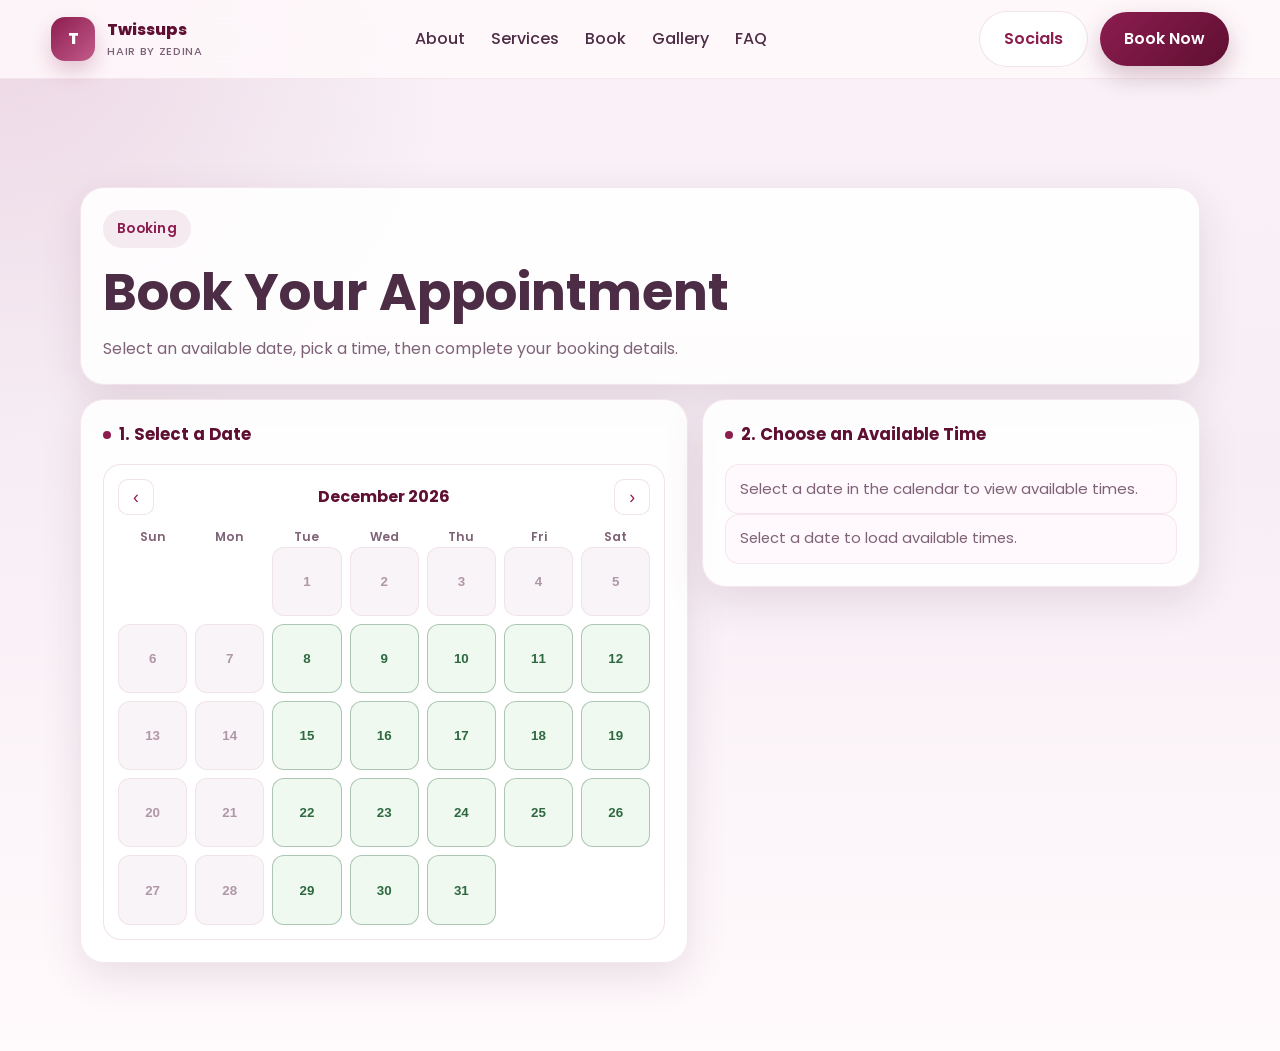
==== booking.html @ fa39f19e "updated mobile view" ====
<!DOCTYPE html>
<html lang="en">
<head>
  <meta charset="UTF-8" />
  <meta name="viewport" content="width=device-width, initial-scale=1.0" />
  <title>Book | Twissups</title>
  <meta
    name="description"
    content="Book a Twissups appointment by selecting an available date, then choosing from open times set by Zedina."
  />
  <link rel="preconnect" href="https://fonts.googleapis.com" />
  <link rel="preconnect" href="https://fonts.gstatic.com" crossorigin />
  <link
    href="https://fonts.googleapis.com/css2?family=Poppins:wght@300;400;500;600;700;800&display=swap"
    rel="stylesheet"
  />
  <link rel="stylesheet" href="styles.css" />
</head>
<body>
  <header class="navbar">
    <div class="container nav-inner">
      <a href="index.html#top" class="brand">
        <div class="brand-mark">T</div>
        <div>
          Twissups
          <small>Hair by Zedina</small>
        </div>
      </a>

      <ul class="nav-links" id="navLinks">
        <li><a href="index.html#about">About</a></li>
        <li><a href="index.html#services">Services</a></li>
        <li><a href="booking.html" aria-current="page">Book</a></li>
        <li><a href="index.html#gallery">Gallery</a></li>
        <li><a href="index.html#faq">FAQ</a></li>
      </ul>

      <div class="nav-actions">
        <a class="btn btn-secondary" href="index.html#social">Socials</a>
        <a class="btn btn-primary" href="booking.html">Book Now</a>
        <button class="menu-btn" id="menuBtn" aria-label="Toggle menu">☰</button>
      </div>
    </div>
  </header>

  <main class="booking-page-main" id="top">
    <section class="section">
      <div class="container booking-page-layout">
        <div class="booking-card">
          <div class="booking-page-header">
            <span class="eyebrow">Booking</span>
            <h1 class="section-title">Book Your Appointment</h1>
            <p class="mobile-hide">
              Select an available date, pick a time, then complete your booking details.
            </p>
          </div>

          <form id="bookingForm" novalidate>
            <div class="booking-top-grid">
              <section class="booking-panel">
                <div class="field full">
                  <h3 class="booking-step-title">1. Select a Date</h3>
                  <div class="booking-calendar" id="bookingCalendar" aria-label="Booking date calendar">
                    <div class="calendar-nav">
                      <button type="button" class="calendar-btn" id="calendarPrev" aria-label="Previous month">&#8249;</button>
                      <strong id="calendarMonthLabel">Month Year</strong>
                      <button type="button" class="calendar-btn" id="calendarNext" aria-label="Next month">&#8250;</button>
                    </div>

                    <div class="calendar-weekdays" aria-hidden="true">
                      <span>Sun</span>
                      <span>Mon</span>
                      <span>Tue</span>
                      <span>Wed</span>
                      <span>Thu</span>
                      <span>Fri</span>
                      <span>Sat</span>
                    </div>

                    <div class="calendar-days" id="calendarDays"></div>
                  </div>

                  <input type="hidden" id="date" name="date" />
                </div>
              </section>

              <section class="booking-panel">
                <div class="field full">
                  <h3 class="booking-step-title">2. Choose an Available Time</h3>
                  <div class="time-slot-grid" id="timeSlotGrid"></div>
                  <input type="hidden" id="time" name="time" />
                </div>

                <div class="field full">
                  <p class="availability-status" id="availabilityStatus" data-tone="neutral">
                    Select a date to load available times.
                  </p>
                </div>
              </section>
            </div>

            <section class="booking-details booking-panel" id="bookingDetails" hidden>
              <div class="field full">
                <h3 class="booking-step-title">3. Add Your Details</h3>
              </div>

              <div class="field">
                <label for="selectedDateDisplay">Selected date</label>
                <input
                  type="text"
                  id="selectedDateDisplay"
                  placeholder="Pick a date from the calendar"
                  readonly
                />
              </div>

              <div class="field">
                <label for="selectedTimeDisplay">Selected time</label>
                <input
                  type="text"
                  id="selectedTimeDisplay"
                  placeholder="Pick a time"
                  readonly
                />
              </div>

              <div class="field">
                <label for="name">Full name</label>
                <input type="text" id="name" name="name" placeholder="Your full name" required />
              </div>

              <div class="field">
                <label for="phone">Phone number</label>
                <input type="tel" id="phone" name="phone" placeholder="(555) 555-5555" required />
              </div>

              <div class="field full">
                <label for="email">Email address</label>
                <input type="email" id="email" name="email" placeholder="you@example.com" required />
              </div>

              <div class="field full">
                <label for="notes">Hairstyle details and notes</label>
                <textarea
                  id="notes"
                  name="notes"
                  placeholder="Describe the hairstyle you want, length, braid size, preferred color, and any prep questions."
                  required
                ></textarea>
              </div>

              <div class="booking-note">
                This is a front-end demo. Submitted bookings are stored in your browser only.
              </div>

              <div class="field full">
                <button type="submit" class="btn btn-primary btn-full">Submit Booking Request</button>
              </div>
            </section>
          </form>

          <div class="form-success" id="formSuccess">
            Your booking request has been recorded in this demo.
          </div>
        </div>
      </div>
    </section>
  </main>

  <script src="booking.js"></script>
</body>
</html>
---- styles.css ----
:root {
  --bg: #f7eef5;
  --bg-soft: #f3dce9;
  --card: #fff8fc;
  --card-2: #f9f2f7;
  --text: #4d2d45;
  --muted: #7e6277;
  --primary: #8c1d4f;
  --primary-dark: #5f0f32;
  --accent: #d7adc6;
  --accent-2: #b983a6;
  --white: #ffffff;
  --shadow: 0 14px 40px rgba(92, 31, 64, 0.12);
  --radius-xl: 28px;
  --radius-lg: 22px;
  --radius-md: 16px;
  --radius-sm: 12px;
  --max-width: 1180px;
}

* {
  box-sizing: border-box;
  margin: 0;
  padding: 0;
}

html {
  scroll-behavior: smooth;
}

body {
  font-family: "Poppins", sans-serif;
  color: var(--text);
  background:
    radial-gradient(circle at top left, rgba(215, 173, 198, 0.4), transparent 28%),
    linear-gradient(180deg, #f9f2f7 0%, #f7eef5 45%, #fffafc 100%);
  line-height: 1.6;
}

img {
  max-width: 100%;
  display: block;
}

a {
  text-decoration: none;
  color: inherit;
}

.container {
  width: min(92%, var(--max-width));
  margin: 0 auto;
}

.section {
  padding: 88px 0;
}

.eyebrow {
  display: inline-block;
  background: rgba(140, 29, 79, 0.08);
  color: var(--primary);
  padding: 8px 14px;
  border-radius: 999px;
  font-size: 0.85rem;
  font-weight: 600;
  letter-spacing: 0.02em;
  margin-bottom: 16px;
}

.section-title {
  font-size: clamp(2rem, 4vw, 3.2rem);
  line-height: 1.1;
  margin-bottom: 16px;
}

.section-subtitle {
  max-width: 700px;
  color: var(--muted);
  font-size: 1rem;
}

.mobile-only {
  display: none;
}

.btn {
  border: none;
  outline: none;
  cursor: pointer;
  font-family: inherit;
  font-weight: 600;
  border-radius: 999px;
  transition: 0.25s ease;
  display: inline-flex;
  align-items: center;
  justify-content: center;
  gap: 10px;
}

.btn-primary {
  background: linear-gradient(135deg, var(--primary), var(--primary-dark));
  color: var(--white);
  padding: 14px 24px;
  box-shadow: 0 10px 24px rgba(95, 15, 50, 0.25);
}

.btn-primary:hover {
  transform: translateY(-2px);
  box-shadow: 0 14px 28px rgba(95, 15, 50, 0.28);
}

.btn-secondary {
  background: var(--white);
  color: var(--primary);
  border: 1px solid rgba(140, 29, 79, 0.12);
  padding: 14px 24px;
}

.btn-secondary:hover {
  background: var(--card-2);
  transform: translateY(-2px);
}

.btn-full {
  width: 100%;
  padding: 15px 20px;
}

/* navbar */
.navbar {
  position: sticky;
  top: 0;
  z-index: 1000;
  background: rgba(255, 250, 252, 0.84);
  backdrop-filter: blur(14px);
  border-bottom: 1px solid rgba(140, 29, 79, 0.08);
}

.nav-inner {
  display: flex;
  align-items: center;
  justify-content: space-between;
  min-height: 78px;
  gap: 20px;
}

.brand {
  display: flex;
  align-items: center;
  gap: 12px;
  font-weight: 800;
  color: var(--primary-dark);
}

.brand-mark {
  width: 44px;
  height: 44px;
  border-radius: 14px;
  background: linear-gradient(135deg, var(--primary), #c25b8b);
  color: white;
  display: grid;
  place-items: center;
  font-size: 1rem;
  box-shadow: 0 10px 20px rgba(140, 29, 79, 0.22);
}

.brand small {
  display: block;
  font-size: 0.7rem;
  color: var(--muted);
  font-weight: 500;
  letter-spacing: 0.06em;
  text-transform: uppercase;
}

.nav-links {
  display: flex;
  align-items: center;
  gap: 26px;
  list-style: none;
}

.nav-links a {
  font-weight: 500;
  color: var(--text);
  position: relative;
}

.nav-links a::after {
  content: "";
  position: absolute;
  left: 0;
  bottom: -6px;
  width: 0;
  height: 2px;
  background: var(--primary);
  transition: width 0.25s ease;
}

.nav-links a:hover::after {
  width: 100%;
}

.nav-actions {
  display: flex;
  align-items: center;
  gap: 12px;
}

.menu-btn {
  display: none;
  width: 46px;
  height: 46px;
  border-radius: 14px;
  border: 1px solid rgba(140, 29, 79, 0.1);
  background: var(--white);
  font-size: 1.2rem;
  cursor: pointer;
}

/* hero */
.hero {
  padding: 72px 0 48px;
}

.hero-grid {
  display: grid;
  grid-template-columns: 1.08fr 0.92fr;
  gap: 36px;
  align-items: center;
}

.hero-copy h1 {
  font-size: clamp(2.7rem, 6vw, 5rem);
  line-height: 0.98;
  margin-bottom: 20px;
  letter-spacing: -0.03em;
}

.hero-copy p {
  color: var(--muted);
  font-size: 1.05rem;
  max-width: 620px;
  margin-bottom: 28px;
}

.hero-actions {
  display: flex;
  flex-wrap: wrap;
  gap: 14px;
  margin-bottom: 28px;
}

.hero-points {
  display: grid;
  grid-template-columns: repeat(3, 1fr);
  gap: 14px;
}

.hero-point {
  background: rgba(255, 255, 255, 0.72);
  border: 1px solid rgba(140, 29, 79, 0.08);
  border-radius: var(--radius-lg);
  padding: 18px;
  box-shadow: var(--shadow);
}

.hero-point strong {
  display: block;
  font-size: 1.1rem;
  color: var(--primary-dark);
  margin-bottom: 4px;
}

.hero-point span {
  color: var(--muted);
  font-size: 0.92rem;
}

.hero-visual {
  position: relative;
}

.hero-card {
  background: linear-gradient(180deg, #efd7e6 0%, #f6edf3 100%);
  border-radius: 34px;
  padding: 20px;
  box-shadow: var(--shadow);
  border: 1px solid rgba(140, 29, 79, 0.08);
  position: relative;
  overflow: hidden;
  min-height: 620px;
}

.hero-card::before,
.hero-card::after {
  content: "";
  position: absolute;
  border-radius: 50%;
  z-index: 0;
}

.hero-card::before {
  width: 240px;
  height: 240px;
  background: rgba(140, 29, 79, 0.08);
  top: -70px;
  right: -60px;
}

.hero-card::after {
  width: 180px;
  height: 180px;
  background: rgba(185, 131, 166, 0.18);
  bottom: -50px;
  left: -30px;
}

.hero-main-image,
.hero-side-image {
  border-radius: 24px;
  position: relative;
  z-index: 1;
  overflow: hidden;
  background: linear-gradient(135deg, #a15e84, #eed8e7);
  min-height: 220px;
  display: flex;
  align-items: flex-end;
  padding: 18px;
  color: white;
}

.hero-main-image {
  height: 360px;
  margin-bottom: 18px;
}

.hero-side-grid {
  display: grid;
  grid-template-columns: 1fr 1fr;
  gap: 18px;
}

.image-overlay {
  background: linear-gradient(180deg, transparent 0%, rgba(60, 18, 38, 0.72) 100%);
  position: absolute;
  inset: 0;
  z-index: 1;
}

.image-text {
  position: relative;
  z-index: 2;
  font-weight: 600;
  font-size: 1rem;
}

.mock-photo {
  position: absolute;
  inset: 0;
  background-size: cover;
  background-position: center;
  filter: saturate(0.95) contrast(1.02);
}

.mock-photo.one {
  background-image:
    linear-gradient(rgba(96, 48, 70, 0.22), rgba(96, 48, 70, 0.22)),
    url('https://images.unsplash.com/photo-1515886657613-9f3515b0c78f?auto=format&fit=crop&w=1200&q=80');
}

.mock-photo.two {
  background-image:
    linear-gradient(rgba(96, 48, 70, 0.18), rgba(96, 48, 70, 0.18)),
    url('https://images.unsplash.com/photo-1524504388940-b1c1722653e1?auto=format&fit=crop&w=900&q=80');
}

.mock-photo.three {
  background-image:
    linear-gradient(rgba(96, 48, 70, 0.2), rgba(96, 48, 70, 0.2)),
    url('https://images.unsplash.com/photo-1487412720507-e7ab37603c6f?auto=format&fit=crop&w=900&q=80');
}

/* about */
.about-grid {
  display: grid;
  grid-template-columns: 0.9fr 1.1fr;
  gap: 32px;
  align-items: stretch;
}

.about-card,
.about-text {
  background: rgba(255, 255, 255, 0.72);
  border: 1px solid rgba(140, 29, 79, 0.08);
  border-radius: 30px;
  padding: 30px;
  box-shadow: var(--shadow);
}

.about-card {
  background: linear-gradient(180deg, #e9c9dc 0%, #f8eff5 100%);
  min-height: 460px;
  position: relative;
  overflow: hidden;
}

.about-card .portrait {
  position: absolute;
  inset: 20px;
  border-radius: 24px;
  background:
    linear-gradient(rgba(76, 29, 53, 0.18), rgba(76, 29, 53, 0.18)),
    url('imgs/zedina.jpeg') center/cover no-repeat;
}

.about-float {
  position: absolute;
  bottom: 34px;
  left: 34px;
  right: 34px;
  background: rgba(255, 255, 255, 0.86);
  backdrop-filter: blur(10px);
  border-radius: 22px;
  padding: 18px;
  border: 1px solid rgba(140, 29, 79, 0.08);
}

.about-float h4 {
  margin-bottom: 6px;
  color: var(--primary-dark);
}

.about-text p {
  color: var(--muted);
  margin-bottom: 14px;
}

.about-highlights {
  display: grid;
  grid-template-columns: repeat(2, 1fr);
  gap: 14px;
  margin-top: 24px;
}

.highlight {
  background: var(--card);
  border: 1px solid rgba(140, 29, 79, 0.08);
  border-radius: 18px;
  padding: 18px;
}

.highlight h4 {
  font-size: 1rem;
  margin-bottom: 6px;
  color: var(--primary-dark);
}

.highlight p {
  font-size: 0.95rem;
  margin: 0;
}

/* services */
.services-grid {
  margin-top: 32px;
  display: grid;
  grid-template-columns: repeat(4, 1fr);
  gap: 20px;
}

.service-card {
  background: linear-gradient(180deg, rgba(255,255,255,0.95), rgba(249,242,247,0.95));
  border-radius: 24px;
  padding: 24px;
  border: 1px solid rgba(140, 29, 79, 0.08);
  box-shadow: var(--shadow);
  transition: transform 0.25s ease, box-shadow 0.25s ease;
}

.service-card:hover {
  transform: translateY(-6px);
  box-shadow: 0 18px 34px rgba(92, 31, 64, 0.15);
}

.service-icon {
  width: 54px;
  height: 54px;
  border-radius: 16px;
  display: grid;
  place-items: center;
  background: rgba(140, 29, 79, 0.08);
  color: var(--primary);
  font-size: 1.4rem;
  margin-bottom: 16px;
}

.service-card h3 {
  font-size: 1.15rem;
  margin-bottom: 8px;
}

.service-card p {
  color: var(--muted);
  font-size: 0.95rem;
  margin-bottom: 14px;
}

.service-meta {
  display: flex;
  justify-content: space-between;
  align-items: center;
  gap: 10px;
  font-size: 0.92rem;
  color: var(--primary-dark);
  font-weight: 600;
}

/* booking */
.booking-wrap {
  display: grid;
  grid-template-columns: 0.92fr 1.08fr;
  gap: 28px;
  align-items: start;
}

.booking-info,
.booking-card {
  background: rgba(255, 255, 255, 0.8);
  border-radius: 30px;
  padding: 30px;
  border: 1px solid rgba(140, 29, 79, 0.08);
  box-shadow: var(--shadow);
}

.booking-info p,
.booking-info li {
  color: var(--muted);
}

.booking-info ul {
  list-style: none;
  display: grid;
  gap: 12px;
  margin-top: 18px;
}

.booking-info li {
  padding: 14px 16px;
  border-radius: 16px;
  background: var(--card);
  border: 1px solid rgba(140, 29, 79, 0.06);
}

.booking-card form {
  display: grid;
  grid-template-columns: repeat(2, 1fr);
  gap: 16px;
  margin-top: 10px;
}

.field {
  display: flex;
  flex-direction: column;
  gap: 8px;
}

.field.full {
  grid-column: 1 / -1;
}

.field label {
  font-size: 0.92rem;
  font-weight: 600;
  color: var(--primary-dark);
}

.field input,
.field select,
.field textarea {
  border: 1px solid rgba(140, 29, 79, 0.12);
  background: var(--white);
  border-radius: 16px;
  padding: 14px 16px;
  font-family: inherit;
  font-size: 0.98rem;
  color: var(--text);
  outline: none;
  transition: border-color 0.2s ease, box-shadow 0.2s ease;
}

.field input:focus,
.field select:focus,
.field textarea:focus {
  border-color: var(--accent-2);
  box-shadow: 0 0 0 4px rgba(185, 131, 166, 0.12);
}

.field select:disabled {
  background: #f6f0f4;
  color: #9c8192;
  cursor: not-allowed;
}

textarea {
  resize: vertical;
  min-height: 110px;
}

.availability-status {
  border-radius: 14px;
  padding: 12px 14px;
  font-size: 0.92rem;
  border: 1px solid rgba(140, 29, 79, 0.08);
  background: var(--card);
  color: var(--muted);
}

.availability-status[data-tone="success"] {
  background: #eff9f0;
  border-color: #cae8ce;
  color: #2f6940;
}

.availability-status[data-tone="warning"] {
  background: #fff7e8;
  border-color: #f2d6a1;
  color: #856103;
}

.availability-status[data-tone="danger"] {
  background: #fff2f1;
  border-color: #efc6c3;
  color: #8a2a28;
}

.booking-calendar {
  border: 1px solid rgba(140, 29, 79, 0.12);
  border-radius: 18px;
  background: rgba(255, 255, 255, 0.96);
  padding: 14px;
}

.calendar-nav {
  display: flex;
  align-items: center;
  justify-content: space-between;
  gap: 12px;
  margin-bottom: 12px;
}

.calendar-nav strong {
  font-size: 1rem;
  color: var(--primary-dark);
}

.calendar-btn {
  width: 36px;
  height: 36px;
  border-radius: 10px;
  border: 1px solid rgba(140, 29, 79, 0.12);
  background: var(--white);
  color: var(--primary);
  cursor: pointer;
  font-size: 1.1rem;
}

.calendar-btn:hover {
  background: var(--card-2);
}

.calendar-weekdays,
.calendar-days {
  display: grid;
  grid-template-columns: repeat(7, 1fr);
  gap: 8px;
}

.calendar-weekdays span {
  text-align: center;
  font-size: 0.76rem;
  font-weight: 600;
  color: var(--muted);
}

.calendar-day,
.calendar-filler {
  aspect-ratio: 1 / 1;
}

.calendar-filler {
  border-radius: 10px;
}

.calendar-day {
  border-radius: 12px;
  border: 1px solid rgba(140, 29, 79, 0.1);
  background: var(--white);
  color: var(--text);
  font-weight: 600;
  cursor: pointer;
}

.calendar-day.available {
  border-color: rgba(47, 105, 64, 0.35);
  background: #eff9f0;
  color: #2f6940;
}

.calendar-day.unavailable {
  border-color: rgba(140, 29, 79, 0.08);
  background: #f9f4f7;
  color: #b097a7;
  cursor: not-allowed;
}

.calendar-day.selected {
  background: linear-gradient(135deg, var(--primary), var(--primary-dark));
  color: var(--white);
  border-color: transparent;
}

.calendar-day:focus-visible,
.slot-chip:focus-visible,
.calendar-btn:focus-visible {
  outline: 3px solid rgba(185, 131, 166, 0.35);
  outline-offset: 1px;
}

.availability-manager {
  margin-top: 24px;
  border-top: 1px dashed rgba(140, 29, 79, 0.2);
  padding-top: 20px;
}

.manager-head {
  display: flex;
  align-items: center;
  justify-content: space-between;
  gap: 12px;
  flex-wrap: wrap;
}

.manager-head h3 {
  font-size: 1.1rem;
  color: var(--primary-dark);
}

.manager-panel {
  margin-top: 14px;
  display: grid;
  gap: 14px;
}

.manager-note {
  color: var(--muted);
  font-size: 0.92rem;
}

.slot-picker {
  display: grid;
  grid-template-columns: repeat(4, minmax(0, 1fr));
  gap: 10px;
}

.slot-chip {
  border: 1px solid rgba(140, 29, 79, 0.12);
  border-radius: 999px;
  background: var(--white);
  color: var(--text);
  font-family: inherit;
  font-size: 0.86rem;
  padding: 9px 12px;
  cursor: pointer;
}

.slot-chip.active {
  background: linear-gradient(135deg, var(--primary), var(--primary-dark));
  border-color: transparent;
  color: var(--white);
}

.slot-chip:disabled {
  opacity: 0.45;
  cursor: not-allowed;
}

.manager-actions {
  display: flex;
  gap: 12px;
  flex-wrap: wrap;
}

.availability-list {
  border-top: 1px solid rgba(140, 29, 79, 0.08);
  padding-top: 14px;
}

.availability-list h4 {
  font-size: 0.96rem;
  color: var(--primary-dark);
  margin-bottom: 8px;
}

.availability-list ul {
  list-style: none;
  display: grid;
  gap: 8px;
}

.availability-list li {
  border: 1px solid rgba(140, 29, 79, 0.08);
  background: var(--card);
  border-radius: 12px;
  padding: 10px 12px;
  font-size: 0.9rem;
  color: var(--text);
}

.availability-list li.empty {
  color: var(--muted);
}

.booking-page-main {
  padding-top: 20px;
}

.booking-page-layout {
  display: block;
}

.booking-page-layout .booking-card {
  background: transparent;
  border: none;
  box-shadow: none;
  padding: 0;
  display: grid;
  gap: 14px;
  max-width: 1120px;
  margin: 0 auto;
}

.booking-page-layout .booking-card form {
  grid-template-columns: 1fr;
  gap: 14px;
  margin-top: 0;
}

.booking-page-header {
  background: rgba(255, 255, 255, 0.88);
  border: 1px solid rgba(140, 29, 79, 0.1);
  border-radius: 24px;
  padding: 22px;
  box-shadow: var(--shadow);
}

.booking-page-header p {
  color: var(--muted);
  max-width: 700px;
}

.booking-top-grid {
  display: grid;
  grid-template-columns: 1.1fr 0.9fr;
  gap: 14px;
  align-items: start;
}

.booking-panel {
  background: rgba(255, 255, 255, 0.9);
  border: 1px solid rgba(140, 29, 79, 0.1);
  border-radius: 24px;
  padding: 22px;
  box-shadow: var(--shadow);
}

.booking-step-title {
  font-size: 1.04rem;
  color: var(--primary-dark);
  margin-bottom: 8px;
}

.booking-step-title::before {
  content: "";
  display: inline-block;
  width: 8px;
  height: 8px;
  border-radius: 999px;
  margin-right: 8px;
  background: var(--primary);
  transform: translateY(-1px);
}

.booking-page-layout .form-success {
  margin-top: 0;
  box-shadow: var(--shadow);
}

.time-slot-grid {
  display: grid;
  grid-template-columns: repeat(4, minmax(0, 1fr));
  gap: 10px;
}

.time-slot-btn {
  border: 1px solid rgba(140, 29, 79, 0.12);
  border-radius: 999px;
  padding: 10px 12px;
  background: var(--white);
  font-family: inherit;
  font-size: 0.9rem;
  color: var(--text);
  cursor: pointer;
}

.time-slot-btn:hover {
  background: var(--card-2);
}

.time-slot-btn.selected {
  background: linear-gradient(135deg, var(--primary), var(--primary-dark));
  border-color: transparent;
  color: var(--white);
}

.time-slot-empty {
  grid-column: 1 / -1;
  color: var(--muted);
  font-size: 0.93rem;
  background: var(--card);
  border: 1px solid rgba(140, 29, 79, 0.08);
  border-radius: 14px;
  padding: 12px 14px;
}

.booking-details {
  grid-column: 1 / -1;
  display: grid;
  grid-template-columns: repeat(2, 1fr);
  gap: 16px;
  padding-top: 4px;
}

.booking-details[hidden] {
  display: none;
}

.booking-note {
  grid-column: 1 / -1;
  font-size: 0.92rem;
  color: var(--muted);
  background: var(--card);
  border-radius: 16px;
  padding: 14px 16px;
}

.form-success {
  display: none;
  margin-top: 18px;
  background: #eff9f0;
  border: 1px solid #cae8ce;
  color: #2f6940;
  padding: 14px 16px;
  border-radius: 16px;
  font-weight: 500;
}

/* gallery */
.gallery-grid {
  margin-top: 32px;
  display: grid;
  grid-template-columns: repeat(4, 1fr);
  gap: 18px;
}

.gallery-item {
  position: relative;
  min-height: 280px;
  border-radius: 24px;
  overflow: hidden;
  box-shadow: var(--shadow);
  border: 1px solid rgba(140, 29, 79, 0.08);
}

.gallery-item.large {
  grid-column: span 2;
  min-height: 330px;
}

.gallery-item .overlay {
  position: absolute;
  inset: 0;
  background: linear-gradient(180deg, transparent 25%, rgba(67, 17, 39, 0.7) 100%);
}

.gallery-caption {
  position: absolute;
  left: 18px;
  right: 18px;
  bottom: 16px;
  color: white;
  z-index: 1;
}

.gallery-caption strong {
  display: block;
  font-size: 1rem;
  margin-bottom: 4px;
}

.gallery-bg {
  position: absolute;
  inset: 0;
  background-size: cover;
  background-position: center;
  transform: scale(1.02);
  transition: transform 0.4s ease;
}

.gallery-item:hover .gallery-bg {
  transform: scale(1.08);
}

.g1 { background-image: url('imgs/img1.jpeg'); }
.g2 { background-image: url('imgs/img2.jpeg'); }
.g3 { background-image: url('imgs/img4.jpeg'); }
.g4 { background-image: url('imgs/IMG_6585.jpeg'); }
.g5 { background-image: url('imgs/img5.png'); }
.g6 { background-image: url('imgs/img6.png'); }

/* testimonials */
.testimonials-grid {
  margin-top: 32px;
  display: grid;
  grid-template-columns: repeat(3, 1fr);
  gap: 20px;
}

.testimonial {
  background: rgba(255, 255, 255, 0.86);
  border: 1px solid rgba(140, 29, 79, 0.08);
  border-radius: 24px;
  padding: 24px;
  box-shadow: var(--shadow);
}

.stars {
  color: #c05b87;
  letter-spacing: 0.08em;
  margin-bottom: 14px;
  font-size: 1rem;
}

.testimonial p {
  color: var(--muted);
  margin-bottom: 16px;
}

.testimonial strong {
  color: var(--primary-dark);
}

/* faq */
.faq-wrap {
  margin-top: 28px;
  display: grid;
  gap: 16px;
}

.faq-item {
  background: rgba(255, 255, 255, 0.85);
  border-radius: 20px;
  border: 1px solid rgba(140, 29, 79, 0.08);
  overflow: hidden;
  box-shadow: var(--shadow);
}

.faq-question {
  width: 100%;
  text-align: left;
  background: none;
  border: none;
  padding: 20px 22px;
  font-family: inherit;
  font-size: 1rem;
  font-weight: 600;
  color: var(--text);
  cursor: pointer;
  display: flex;
  align-items: center;
  justify-content: space-between;
}

.faq-answer {
  max-height: 0;
  overflow: hidden;
  transition: max-height 0.3s ease;
}

.faq-answer p {
  padding: 0 22px 20px;
  color: var(--muted);
}

.faq-item.active .faq-answer {
  max-height: 180px;
}

.faq-item.active .faq-question span:last-child {
  transform: rotate(45deg);
}

.faq-question span:last-child {
  transition: transform 0.25s ease;
  font-size: 1.4rem;
  color: var(--primary);
}

/* contact / footer */
.contact-grid {
  display: grid;
  grid-template-columns: 1fr;
  gap: 24px;
}

.contact-card {
  background: rgba(255, 255, 255, 0.86);
  border-radius: 28px;
  border: 1px solid rgba(140, 29, 79, 0.08);
  box-shadow: var(--shadow);
  padding: 28px;
}

.contact-card p {
  color: var(--muted);
  margin-top: 12px;
}

.social-links {
  display: grid;
  gap: 12px;
  margin-top: 20px;
}

.social-link {
  display: flex;
  align-items: center;
  justify-content: space-between;
  gap: 14px;
  padding: 14px 16px;
  border-radius: 16px;
  border: 1px solid rgba(140, 29, 79, 0.1);
  background: var(--card);
  transition: transform 0.2s ease, box-shadow 0.2s ease, border-color 0.2s ease;
}

.social-link strong {
  color: var(--primary-dark);
}

.social-link span {
  color: var(--muted);
  font-weight: 500;
}

.social-link:hover {
  transform: translateY(-2px);
  border-color: rgba(140, 29, 79, 0.2);
  box-shadow: 0 10px 24px rgba(92, 31, 64, 0.12);
}

.contact-list {
  list-style: none;
  display: grid;
  gap: 14px;
  margin-top: 20px;
}

.contact-list li {
  padding: 14px 16px;
  border-radius: 16px;
  background: var(--card);
  color: var(--text);
}

.newsletter-form {
  display: flex;
  gap: 12px;
  margin-top: 18px;
  flex-wrap: wrap;
}

.newsletter-form input {
  flex: 1 1 260px;
  min-width: 0;
  border: 1px solid rgba(140, 29, 79, 0.12);
  border-radius: 999px;
  padding: 14px 18px;
  font-family: inherit;
  font-size: 1rem;
}

footer {
  padding: 36px 0 50px;
}

.footer-inner {
  display: flex;
  justify-content: space-between;
  gap: 20px;
  align-items: center;
  padding-top: 26px;
  border-top: 1px solid rgba(140, 29, 79, 0.08);
  color: var(--muted);
  font-size: 0.95rem;
  flex-wrap: wrap;
}

/* modal */
.modal {
  position: fixed;
  inset: 0;
  background: rgba(49, 20, 36, 0.55);
  display: none;
  align-items: center;
  justify-content: center;
  padding: 20px;
  z-index: 2000;
}

.modal.active {
  display: flex;
}

.modal-content {
  width: min(96%, 560px);
  background: var(--white);
  border-radius: 28px;
  padding: 28px;
  position: relative;
  box-shadow: 0 24px 60px rgba(31, 8, 18, 0.28);
}

.modal-close {
  position: absolute;
  top: 16px;
  right: 16px;
  width: 42px;
  height: 42px;
  border-radius: 12px;
  border: none;
  cursor: pointer;
  background: var(--card-2);
  font-size: 1.2rem;
}

.modal p {
  color: var(--muted);
  margin-top: 10px;
  margin-bottom: 20px;
}

/* responsive */
@media (max-width: 1100px) {
  .hero-grid,
  .about-grid,
  .booking-wrap,
  .booking-page-layout,
  .contact-grid {
    grid-template-columns: 1fr;
  }

  .services-grid {
    grid-template-columns: repeat(2, 1fr);
  }

  .gallery-grid {
    grid-template-columns: repeat(2, 1fr);
  }

  .testimonials-grid {
    grid-template-columns: 1fr;
  }

  .booking-top-grid {
    grid-template-columns: 1fr;
  }
}

@media (max-width: 840px) {
  .nav-links,
  .nav-actions .btn-secondary {
    display: none;
  }

  .menu-btn {
    display: inline-grid;
    place-items: center;
  }

  .nav-links.mobile-open {
    position: absolute;
    top: 78px;
    left: 4%;
    right: 4%;
    display: flex;
    flex-direction: column;
    background: rgba(255, 250, 252, 0.98);
    border: 1px solid rgba(140, 29, 79, 0.08);
    border-radius: 22px;
    padding: 18px;
    box-shadow: var(--shadow);
  }

  .hero-points,
  .about-highlights,
  .booking-card form {
    grid-template-columns: 1fr;
  }

  .hero-card {
    min-height: auto;
  }

  .hero-main-image {
    height: 290px;
  }

  .gallery-item.large {
    grid-column: span 1;
  }
}

@media (max-width: 560px) {
  .section {
    padding: 56px 0;
  }

  .hero {
    padding-top: 34px;
  }

  .mobile-hide {
    display: none !important;
  }

  .mobile-only {
    display: inline-flex;
  }

  .services-grid,
  .gallery-grid {
    grid-template-columns: 1fr;
  }

  .hero-copy h1 {
    font-size: 2.55rem;
  }

  .hero-actions {
    flex-direction: column;
    align-items: stretch;
  }

  .hero-actions .btn-secondary {
    display: none;
  }

  .hero-visual {
    display: none;
  }

  .booking-info,
  .booking-card,
  .about-card,
  .about-text,
  .contact-card,
  .modal-content {
    padding: 22px;
  }

  .booking-page-layout .booking-card {
    padding: 0;
  }

  .booking-panel {
    padding: 18px;
    border-radius: 20px;
  }

  .hero-card {
    padding: 14px;
  }

  .time-slot-grid,
  .booking-details {
    grid-template-columns: 1fr;
  }

  .calendar-weekdays,
  .calendar-days {
    gap: 6px;
  }

  .hero-side-grid {
    grid-template-columns: 1fr;
  }

  .footer-inner p:last-child {
    display: none;
  }

  .home-page {
    padding-bottom: calc(86px + env(safe-area-inset-bottom));
  }

  .home-page .mobile-book-cta {
    position: fixed;
    left: 12px;
    right: 12px;
    bottom: calc(12px + env(safe-area-inset-bottom));
    z-index: 1500;
    justify-content: center;
    border-radius: 999px;
    padding: 14px 20px;
    font-weight: 700;
    color: var(--white);
    background: linear-gradient(135deg, var(--primary), var(--primary-dark));
    box-shadow: 0 10px 28px rgba(95, 15, 50, 0.32);
  }
}
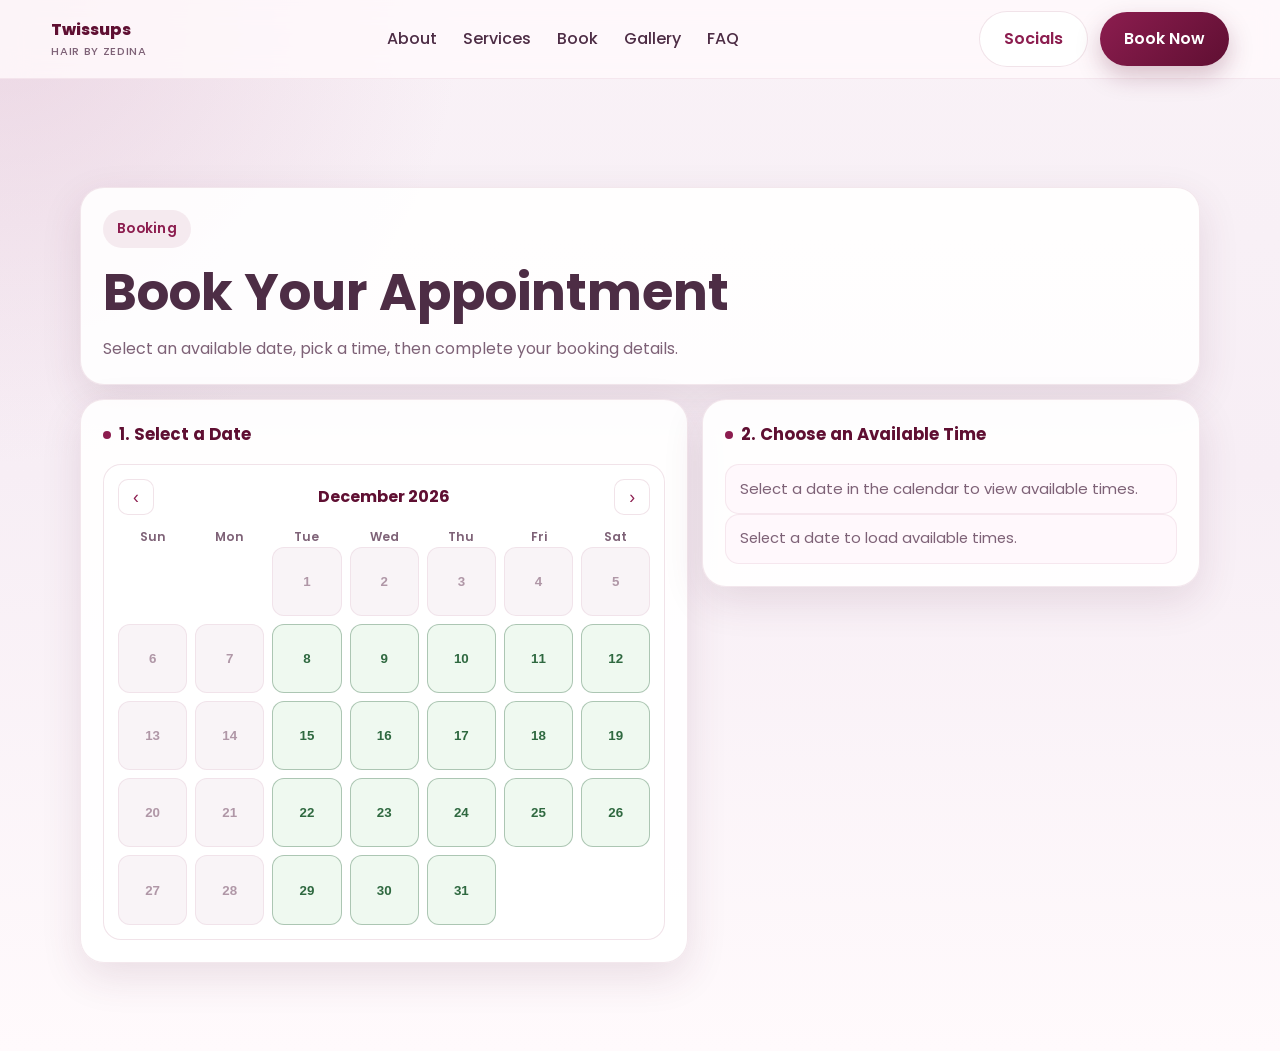
==== commit 8588c45a: "removed logo on nav bar" ====
--- a/booking.html
+++ b/booking.html
@@ -20,7 +20,7 @@
   <header class="navbar">
     <div class="container nav-inner">
       <a href="index.html#top" class="brand">
-        <div class="brand-mark">T</div>
+        <!-- <div class="brand-mark">T</div> -->
         <div>
           Twissups
           <small>Hair by Zedina</small>
@@ -150,7 +150,7 @@
               </div>
 
               <div class="booking-note">
-                This is a front-end demo. Submitted bookings are stored in your browser only.
+                Could have a disclaimer or additional info here
               </div>
 
               <div class="field full">
--- a/styles.css
+++ b/styles.css
@@ -80,10 +80,6 @@
   font-size: 1rem;
 }
 
-.mobile-only {
-  display: none;
-}
-
 .btn {
   border: none;
   outline: none;
@@ -367,19 +363,19 @@
 .mock-photo.one {
   background-image:
     linear-gradient(rgba(96, 48, 70, 0.22), rgba(96, 48, 70, 0.22)),
-    url('https://images.unsplash.com/photo-1515886657613-9f3515b0c78f?auto=format&fit=crop&w=1200&q=80');
+    url('imgs/img7.jpeg');
 }
 
 .mock-photo.two {
   background-image:
     linear-gradient(rgba(96, 48, 70, 0.18), rgba(96, 48, 70, 0.18)),
-    url('https://images.unsplash.com/photo-1524504388940-b1c1722653e1?auto=format&fit=crop&w=900&q=80');
+    url('imgs/img8.png');
 }
 
 .mock-photo.three {
   background-image:
     linear-gradient(rgba(96, 48, 70, 0.2), rgba(96, 48, 70, 0.2)),
-    url('https://images.unsplash.com/photo-1487412720507-e7ab37603c6f?auto=format&fit=crop&w=900&q=80');
+    url('imgs/img9.png');
 }
 
 /* about */
@@ -1345,10 +1341,6 @@
     display: none !important;
   }
 
-  .mobile-only {
-    display: inline-flex;
-  }
-
   .services-grid,
   .gallery-grid {
     grid-template-columns: 1fr;
@@ -1410,23 +1402,4 @@
   .footer-inner p:last-child {
     display: none;
   }
-
-  .home-page {
-    padding-bottom: calc(86px + env(safe-area-inset-bottom));
-  }
-
-  .home-page .mobile-book-cta {
-    position: fixed;
-    left: 12px;
-    right: 12px;
-    bottom: calc(12px + env(safe-area-inset-bottom));
-    z-index: 1500;
-    justify-content: center;
-    border-radius: 999px;
-    padding: 14px 20px;
-    font-weight: 700;
-    color: var(--white);
-    background: linear-gradient(135deg, var(--primary), var(--primary-dark));
-    box-shadow: 0 10px 28px rgba(95, 15, 50, 0.32);
-  }
 }
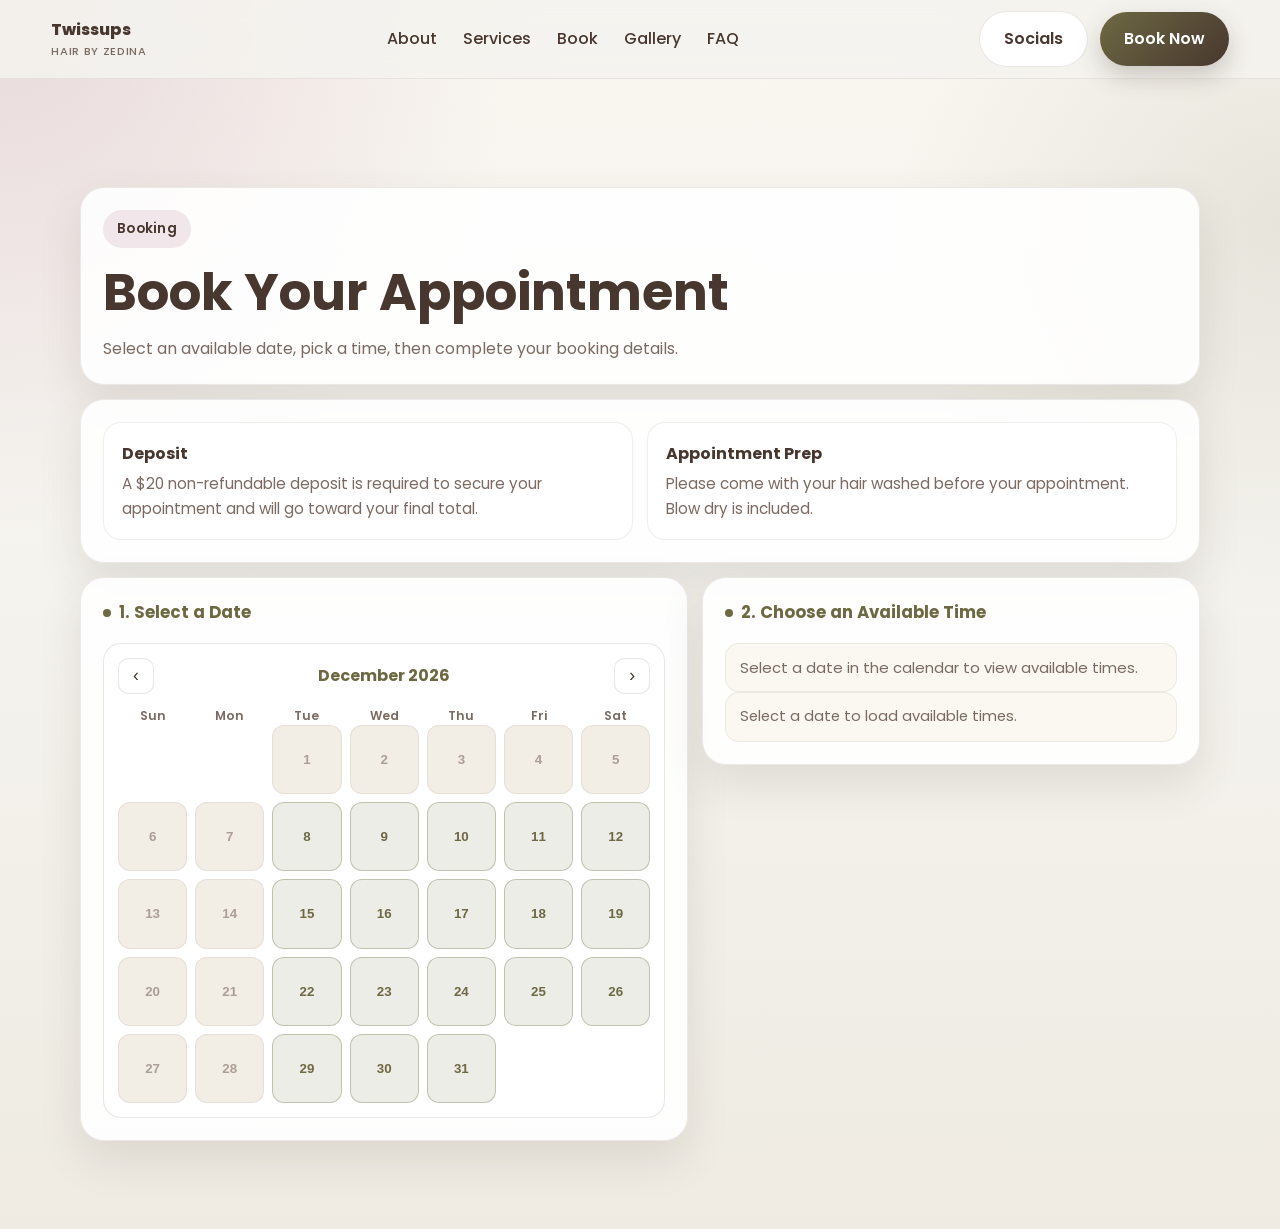
==== commit 3998a7d0: "added booking details such as detangled hair, 20 dollars fee, etc" ====
--- a/booking.html
+++ b/booking.html
@@ -54,6 +54,17 @@
               Select an available date, pick a time, then complete your booking details.
             </p>
           </div>
+
+          <section class="booking-policy-summary booking-panel" aria-label="Booking policies">
+            <div class="booking-policy-item">
+              <h3>Deposit</h3>
+              <p>A $20 non-refundable deposit is required to secure your appointment and will go toward your final total.</p>
+            </div>
+            <div class="booking-policy-item">
+              <h3>Appointment Prep</h3>
+              <p>Please come with your hair washed before your appointment. Blow dry is included.</p>
+            </div>
+          </section>
 
           <form id="bookingForm" novalidate>
             <div class="booking-top-grid">
@@ -150,7 +161,7 @@
               </div>
 
               <div class="booking-note">
-                Could have a disclaimer or additional info here
+                Booking note: a $20 non-refundable deposit is required, and clients should arrive with hair washed. Blow dry is included.
               </div>
 
               <div class="field full">
--- a/styles.css
+++ b/styles.css
@@ -1,16 +1,20 @@
 :root {
-  --bg: #f7eef5;
-  --bg-soft: #f3dce9;
-  --card: #fff8fc;
-  --card-2: #f9f2f7;
-  --text: #4d2d45;
-  --muted: #7e6277;
-  --primary: #8c1d4f;
-  --primary-dark: #5f0f32;
-  --accent: #d7adc6;
-  --accent-2: #b983a6;
+  --bg: #f4f3ee;
+  --bg-soft: #e6d3dc;
+  --card: #fbf8f2;
+  --card-2: #efe8dd;
+  --text: #48372f;
+  --muted: #7a6a61;
+  --primary: #48372f;
+  --primary-dark: #6d6943;
+  --accent: #6d6943;
+  --accent-2: #c8a1b1;
   --white: #ffffff;
-  --shadow: 0 14px 40px rgba(92, 31, 64, 0.12);
+  --bg-rgb: 244, 243, 238;
+  --primary-rgb: 72, 55, 47;
+  --accent-rgb: 109, 105, 67;
+  --accent-2-rgb: 200, 161, 177;
+  --shadow: 0 18px 44px rgba(72, 55, 47, 0.12);
   --radius-xl: 28px;
   --radius-lg: 22px;
   --radius-md: 16px;
@@ -32,8 +36,9 @@
   font-family: "Poppins", sans-serif;
   color: var(--text);
   background:
-    radial-gradient(circle at top left, rgba(215, 173, 198, 0.4), transparent 28%),
-    linear-gradient(180deg, #f9f2f7 0%, #f7eef5 45%, #fffafc 100%);
+    radial-gradient(circle at top left, rgba(var(--accent-2-rgb), 0.34), transparent 30%),
+    radial-gradient(circle at right 18%, rgba(var(--accent-rgb), 0.12), transparent 24%),
+    linear-gradient(180deg, #faf7f1 0%, var(--bg) 48%, #efebe2 100%);
   line-height: 1.6;
 }
 
@@ -58,7 +63,7 @@
 
 .eyebrow {
   display: inline-block;
-  background: rgba(140, 29, 79, 0.08);
+  background: rgba(var(--accent-2-rgb), 0.24);
   color: var(--primary);
   padding: 8px 14px;
   border-radius: 999px;
@@ -95,21 +100,21 @@
 }
 
 .btn-primary {
-  background: linear-gradient(135deg, var(--primary), var(--primary-dark));
+  background: linear-gradient(135deg, var(--accent), var(--primary));
   color: var(--white);
   padding: 14px 24px;
-  box-shadow: 0 10px 24px rgba(95, 15, 50, 0.25);
+  box-shadow: 0 10px 24px rgba(var(--primary-rgb), 0.24);
 }
 
 .btn-primary:hover {
   transform: translateY(-2px);
-  box-shadow: 0 14px 28px rgba(95, 15, 50, 0.28);
+  box-shadow: 0 14px 28px rgba(var(--primary-rgb), 0.3);
 }
 
 .btn-secondary {
   background: var(--white);
   color: var(--primary);
-  border: 1px solid rgba(140, 29, 79, 0.12);
+  border: 1px solid rgba(var(--primary-rgb), 0.12);
   padding: 14px 24px;
 }
 
@@ -128,9 +133,9 @@
   position: sticky;
   top: 0;
   z-index: 1000;
-  background: rgba(255, 250, 252, 0.84);
+  background: rgba(var(--bg-rgb), 0.88);
   backdrop-filter: blur(14px);
-  border-bottom: 1px solid rgba(140, 29, 79, 0.08);
+  border-bottom: 1px solid rgba(var(--primary-rgb), 0.08);
 }
 
 .nav-inner {
@@ -146,19 +151,19 @@
   align-items: center;
   gap: 12px;
   font-weight: 800;
-  color: var(--primary-dark);
+  color: var(--primary);
 }
 
 .brand-mark {
   width: 44px;
   height: 44px;
   border-radius: 14px;
-  background: linear-gradient(135deg, var(--primary), #c25b8b);
+  background: linear-gradient(135deg, var(--accent), var(--primary));
   color: white;
   display: grid;
   place-items: center;
   font-size: 1rem;
-  box-shadow: 0 10px 20px rgba(140, 29, 79, 0.22);
+  box-shadow: 0 10px 20px rgba(var(--primary-rgb), 0.22);
 }
 
 .brand small {
@@ -190,7 +195,7 @@
   bottom: -6px;
   width: 0;
   height: 2px;
-  background: var(--primary);
+  background: var(--accent);
   transition: width 0.25s ease;
 }
 
@@ -209,7 +214,7 @@
   width: 46px;
   height: 46px;
   border-radius: 14px;
-  border: 1px solid rgba(140, 29, 79, 0.1);
+  border: 1px solid rgba(var(--primary-rgb), 0.1);
   background: var(--white);
   font-size: 1.2rem;
   cursor: pointer;
@@ -255,8 +260,8 @@
 }
 
 .hero-point {
-  background: rgba(255, 255, 255, 0.72);
-  border: 1px solid rgba(140, 29, 79, 0.08);
+  background: rgba(255, 255, 255, 0.68);
+  border: 1px solid rgba(var(--primary-rgb), 0.08);
   border-radius: var(--radius-lg);
   padding: 18px;
   box-shadow: var(--shadow);
@@ -279,11 +284,11 @@
 }
 
 .hero-card {
-  background: linear-gradient(180deg, #efd7e6 0%, #f6edf3 100%);
+  background: linear-gradient(180deg, rgba(var(--accent-2-rgb), 0.48) 0%, rgba(var(--bg-rgb), 0.96) 100%);
   border-radius: 34px;
   padding: 20px;
   box-shadow: var(--shadow);
-  border: 1px solid rgba(140, 29, 79, 0.08);
+  border: 1px solid rgba(var(--primary-rgb), 0.08);
   position: relative;
   overflow: hidden;
   min-height: 620px;
@@ -300,7 +305,7 @@
 .hero-card::before {
   width: 240px;
   height: 240px;
-  background: rgba(140, 29, 79, 0.08);
+  background: rgba(var(--accent-rgb), 0.18);
   top: -70px;
   right: -60px;
 }
@@ -308,7 +313,7 @@
 .hero-card::after {
   width: 180px;
   height: 180px;
-  background: rgba(185, 131, 166, 0.18);
+  background: rgba(var(--accent-2-rgb), 0.26);
   bottom: -50px;
   left: -30px;
 }
@@ -319,7 +324,7 @@
   position: relative;
   z-index: 1;
   overflow: hidden;
-  background: linear-gradient(135deg, #a15e84, #eed8e7);
+  background: linear-gradient(135deg, #7d7750, #c8a1b1);
   min-height: 220px;
   display: flex;
   align-items: flex-end;
@@ -339,7 +344,7 @@
 }
 
 .image-overlay {
-  background: linear-gradient(180deg, transparent 0%, rgba(60, 18, 38, 0.72) 100%);
+  background: linear-gradient(180deg, transparent 0%, rgba(48, 36, 31, 0.74) 100%);
   position: absolute;
   inset: 0;
   z-index: 1;
@@ -362,19 +367,19 @@
 
 .mock-photo.one {
   background-image:
-    linear-gradient(rgba(96, 48, 70, 0.22), rgba(96, 48, 70, 0.22)),
+    linear-gradient(rgba(72, 55, 47, 0.2), rgba(72, 55, 47, 0.2)),
     url('imgs/img7.jpeg');
 }
 
 .mock-photo.two {
   background-image:
-    linear-gradient(rgba(96, 48, 70, 0.18), rgba(96, 48, 70, 0.18)),
+    linear-gradient(rgba(109, 105, 67, 0.16), rgba(109, 105, 67, 0.16)),
     url('imgs/img8.png');
 }
 
 .mock-photo.three {
   background-image:
-    linear-gradient(rgba(96, 48, 70, 0.2), rgba(96, 48, 70, 0.2)),
+    linear-gradient(rgba(72, 55, 47, 0.18), rgba(72, 55, 47, 0.18)),
     url('imgs/img9.png');
 }
 
@@ -389,14 +394,14 @@
 .about-card,
 .about-text {
   background: rgba(255, 255, 255, 0.72);
-  border: 1px solid rgba(140, 29, 79, 0.08);
+  border: 1px solid rgba(var(--primary-rgb), 0.08);
   border-radius: 30px;
   padding: 30px;
   box-shadow: var(--shadow);
 }
 
 .about-card {
-  background: linear-gradient(180deg, #e9c9dc 0%, #f8eff5 100%);
+  background: linear-gradient(180deg, rgba(var(--accent-2-rgb), 0.5) 0%, rgba(var(--bg-rgb), 0.92) 100%);
   min-height: 460px;
   position: relative;
   overflow: hidden;
@@ -407,7 +412,7 @@
   inset: 20px;
   border-radius: 24px;
   background:
-    linear-gradient(rgba(76, 29, 53, 0.18), rgba(76, 29, 53, 0.18)),
+    linear-gradient(rgba(72, 55, 47, 0.18), rgba(72, 55, 47, 0.18)),
     url('imgs/zedina.jpeg') center/cover no-repeat;
 }
 
@@ -420,7 +425,7 @@
   backdrop-filter: blur(10px);
   border-radius: 22px;
   padding: 18px;
-  border: 1px solid rgba(140, 29, 79, 0.08);
+  border: 1px solid rgba(var(--primary-rgb), 0.08);
 }
 
 .about-float h4 {
@@ -442,7 +447,7 @@
 
 .highlight {
   background: var(--card);
-  border: 1px solid rgba(140, 29, 79, 0.08);
+  border: 1px solid rgba(var(--primary-rgb), 0.08);
   border-radius: 18px;
   padding: 18px;
 }
@@ -467,17 +472,17 @@
 }
 
 .service-card {
-  background: linear-gradient(180deg, rgba(255,255,255,0.95), rgba(249,242,247,0.95));
+  background: linear-gradient(180deg, rgba(255, 255, 255, 0.95), rgba(var(--accent-2-rgb), 0.12));
   border-radius: 24px;
   padding: 24px;
-  border: 1px solid rgba(140, 29, 79, 0.08);
+  border: 1px solid rgba(var(--primary-rgb), 0.08);
   box-shadow: var(--shadow);
   transition: transform 0.25s ease, box-shadow 0.25s ease;
 }
 
 .service-card:hover {
   transform: translateY(-6px);
-  box-shadow: 0 18px 34px rgba(92, 31, 64, 0.15);
+  box-shadow: 0 18px 34px rgba(var(--primary-rgb), 0.16);
 }
 
 .service-icon {
@@ -486,8 +491,8 @@
   border-radius: 16px;
   display: grid;
   place-items: center;
-  background: rgba(140, 29, 79, 0.08);
-  color: var(--primary);
+  background: rgba(var(--accent-rgb), 0.14);
+  color: var(--accent);
   font-size: 1.4rem;
   margin-bottom: 16px;
 }
@@ -526,7 +531,7 @@
   background: rgba(255, 255, 255, 0.8);
   border-radius: 30px;
   padding: 30px;
-  border: 1px solid rgba(140, 29, 79, 0.08);
+  border: 1px solid rgba(var(--primary-rgb), 0.08);
   box-shadow: var(--shadow);
 }
 
@@ -546,7 +551,7 @@
   padding: 14px 16px;
   border-radius: 16px;
   background: var(--card);
-  border: 1px solid rgba(140, 29, 79, 0.06);
+  border: 1px solid rgba(var(--primary-rgb), 0.06);
 }
 
 .booking-card form {
@@ -575,7 +580,7 @@
 .field input,
 .field select,
 .field textarea {
-  border: 1px solid rgba(140, 29, 79, 0.12);
+  border: 1px solid rgba(var(--primary-rgb), 0.12);
   background: var(--white);
   border-radius: 16px;
   padding: 14px 16px;
@@ -590,12 +595,12 @@
 .field select:focus,
 .field textarea:focus {
   border-color: var(--accent-2);
-  box-shadow: 0 0 0 4px rgba(185, 131, 166, 0.12);
+  box-shadow: 0 0 0 4px rgba(var(--accent-2-rgb), 0.18);
 }
 
 .field select:disabled {
-  background: #f6f0f4;
-  color: #9c8192;
+  background: #efe8df;
+  color: #9a8e87;
   cursor: not-allowed;
 }
 
@@ -608,31 +613,31 @@
   border-radius: 14px;
   padding: 12px 14px;
   font-size: 0.92rem;
-  border: 1px solid rgba(140, 29, 79, 0.08);
+  border: 1px solid rgba(var(--primary-rgb), 0.08);
   background: var(--card);
   color: var(--muted);
 }
 
 .availability-status[data-tone="success"] {
-  background: #eff9f0;
-  border-color: #cae8ce;
-  color: #2f6940;
+  background: rgba(var(--accent-rgb), 0.12);
+  border-color: rgba(var(--accent-rgb), 0.26);
+  color: var(--accent);
 }
 
 .availability-status[data-tone="warning"] {
-  background: #fff7e8;
-  border-color: #f2d6a1;
-  color: #856103;
+  background: #f4ebd8;
+  border-color: #d7bf8d;
+  color: #6a5732;
 }
 
 .availability-status[data-tone="danger"] {
-  background: #fff2f1;
-  border-color: #efc6c3;
-  color: #8a2a28;
+  background: #f8ece8;
+  border-color: #d8b5ac;
+  color: #7b4d43;
 }
 
 .booking-calendar {
-  border: 1px solid rgba(140, 29, 79, 0.12);
+  border: 1px solid rgba(var(--primary-rgb), 0.12);
   border-radius: 18px;
   background: rgba(255, 255, 255, 0.96);
   padding: 14px;
@@ -655,7 +660,7 @@
   width: 36px;
   height: 36px;
   border-radius: 10px;
-  border: 1px solid rgba(140, 29, 79, 0.12);
+  border: 1px solid rgba(var(--primary-rgb), 0.12);
   background: var(--white);
   color: var(--primary);
   cursor: pointer;
@@ -691,7 +696,7 @@
 
 .calendar-day {
   border-radius: 12px;
-  border: 1px solid rgba(140, 29, 79, 0.1);
+  border: 1px solid rgba(var(--primary-rgb), 0.1);
   background: var(--white);
   color: var(--text);
   font-weight: 600;
@@ -699,20 +704,20 @@
 }
 
 .calendar-day.available {
-  border-color: rgba(47, 105, 64, 0.35);
-  background: #eff9f0;
-  color: #2f6940;
+  border-color: rgba(var(--accent-rgb), 0.34);
+  background: rgba(var(--accent-rgb), 0.12);
+  color: var(--accent);
 }
 
 .calendar-day.unavailable {
-  border-color: rgba(140, 29, 79, 0.08);
-  background: #f9f4f7;
-  color: #b097a7;
+  border-color: rgba(var(--primary-rgb), 0.08);
+  background: #f3eee5;
+  color: #ab9e96;
   cursor: not-allowed;
 }
 
 .calendar-day.selected {
-  background: linear-gradient(135deg, var(--primary), var(--primary-dark));
+  background: linear-gradient(135deg, var(--accent), var(--primary));
   color: var(--white);
   border-color: transparent;
 }
@@ -720,13 +725,13 @@
 .calendar-day:focus-visible,
 .slot-chip:focus-visible,
 .calendar-btn:focus-visible {
-  outline: 3px solid rgba(185, 131, 166, 0.35);
+  outline: 3px solid rgba(var(--accent-2-rgb), 0.38);
   outline-offset: 1px;
 }
 
 .availability-manager {
   margin-top: 24px;
-  border-top: 1px dashed rgba(140, 29, 79, 0.2);
+  border-top: 1px dashed rgba(var(--primary-rgb), 0.2);
   padding-top: 20px;
 }
 
@@ -761,7 +766,7 @@
 }
 
 .slot-chip {
-  border: 1px solid rgba(140, 29, 79, 0.12);
+  border: 1px solid rgba(var(--primary-rgb), 0.12);
   border-radius: 999px;
   background: var(--white);
   color: var(--text);
@@ -772,7 +777,7 @@
 }
 
 .slot-chip.active {
-  background: linear-gradient(135deg, var(--primary), var(--primary-dark));
+  background: linear-gradient(135deg, var(--accent), var(--primary));
   border-color: transparent;
   color: var(--white);
 }
@@ -789,7 +794,7 @@
 }
 
 .availability-list {
-  border-top: 1px solid rgba(140, 29, 79, 0.08);
+  border-top: 1px solid rgba(var(--primary-rgb), 0.08);
   padding-top: 14px;
 }
 
@@ -806,7 +811,7 @@
 }
 
 .availability-list li {
-  border: 1px solid rgba(140, 29, 79, 0.08);
+  border: 1px solid rgba(var(--primary-rgb), 0.08);
   background: var(--card);
   border-radius: 12px;
   padding: 10px 12px;
@@ -845,7 +850,7 @@
 
 .booking-page-header {
   background: rgba(255, 255, 255, 0.88);
-  border: 1px solid rgba(140, 29, 79, 0.1);
+  border: 1px solid rgba(var(--primary-rgb), 0.1);
   border-radius: 24px;
   padding: 22px;
   box-shadow: var(--shadow);
@@ -856,6 +861,30 @@
   max-width: 700px;
 }
 
+.booking-policy-summary {
+  display: grid;
+  grid-template-columns: repeat(2, minmax(0, 1fr));
+  gap: 14px;
+}
+
+.booking-policy-item {
+  background: rgba(255, 255, 255, 0.72);
+  border: 1px solid rgba(var(--primary-rgb), 0.08);
+  border-radius: 18px;
+  padding: 18px;
+}
+
+.booking-policy-item h3 {
+  font-size: 1rem;
+  color: var(--primary);
+  margin-bottom: 6px;
+}
+
+.booking-policy-item p {
+  color: var(--muted);
+  font-size: 0.95rem;
+}
+
 .booking-top-grid {
   display: grid;
   grid-template-columns: 1.1fr 0.9fr;
@@ -865,7 +894,7 @@
 
 .booking-panel {
   background: rgba(255, 255, 255, 0.9);
-  border: 1px solid rgba(140, 29, 79, 0.1);
+  border: 1px solid rgba(var(--primary-rgb), 0.1);
   border-radius: 24px;
   padding: 22px;
   box-shadow: var(--shadow);
@@ -884,7 +913,7 @@
   height: 8px;
   border-radius: 999px;
   margin-right: 8px;
-  background: var(--primary);
+  background: var(--accent);
   transform: translateY(-1px);
 }
 
@@ -900,7 +929,7 @@
 }
 
 .time-slot-btn {
-  border: 1px solid rgba(140, 29, 79, 0.12);
+  border: 1px solid rgba(var(--primary-rgb), 0.12);
   border-radius: 999px;
   padding: 10px 12px;
   background: var(--white);
@@ -915,7 +944,7 @@
 }
 
 .time-slot-btn.selected {
-  background: linear-gradient(135deg, var(--primary), var(--primary-dark));
+  background: linear-gradient(135deg, var(--accent), var(--primary));
   border-color: transparent;
   color: var(--white);
 }
@@ -925,7 +954,7 @@
   color: var(--muted);
   font-size: 0.93rem;
   background: var(--card);
-  border: 1px solid rgba(140, 29, 79, 0.08);
+  border: 1px solid rgba(var(--primary-rgb), 0.08);
   border-radius: 14px;
   padding: 12px 14px;
 }
@@ -954,9 +983,9 @@
 .form-success {
   display: none;
   margin-top: 18px;
-  background: #eff9f0;
-  border: 1px solid #cae8ce;
-  color: #2f6940;
+  background: rgba(var(--accent-rgb), 0.12);
+  border: 1px solid rgba(var(--accent-rgb), 0.24);
+  color: var(--accent);
   padding: 14px 16px;
   border-radius: 16px;
   font-weight: 500;
@@ -976,7 +1005,7 @@
   border-radius: 24px;
   overflow: hidden;
   box-shadow: var(--shadow);
-  border: 1px solid rgba(140, 29, 79, 0.08);
+  border: 1px solid rgba(var(--primary-rgb), 0.08);
 }
 
 .gallery-item.large {
@@ -987,7 +1016,7 @@
 .gallery-item .overlay {
   position: absolute;
   inset: 0;
-  background: linear-gradient(180deg, transparent 25%, rgba(67, 17, 39, 0.7) 100%);
+  background: linear-gradient(180deg, transparent 22%, rgba(56, 41, 35, 0.74) 100%);
 }
 
 .gallery-caption {
@@ -1035,14 +1064,14 @@
 
 .testimonial {
   background: rgba(255, 255, 255, 0.86);
-  border: 1px solid rgba(140, 29, 79, 0.08);
+  border: 1px solid rgba(var(--primary-rgb), 0.08);
   border-radius: 24px;
   padding: 24px;
   box-shadow: var(--shadow);
 }
 
 .stars {
-  color: #c05b87;
+  color: var(--accent);
   letter-spacing: 0.08em;
   margin-bottom: 14px;
   font-size: 1rem;
@@ -1067,7 +1096,7 @@
 .faq-item {
   background: rgba(255, 255, 255, 0.85);
   border-radius: 20px;
-  border: 1px solid rgba(140, 29, 79, 0.08);
+  border: 1px solid rgba(var(--primary-rgb), 0.08);
   overflow: hidden;
   box-shadow: var(--shadow);
 }
@@ -1123,7 +1152,7 @@
 .contact-card {
   background: rgba(255, 255, 255, 0.86);
   border-radius: 28px;
-  border: 1px solid rgba(140, 29, 79, 0.08);
+  border: 1px solid rgba(var(--primary-rgb), 0.08);
   box-shadow: var(--shadow);
   padding: 28px;
 }
@@ -1146,7 +1175,7 @@
   gap: 14px;
   padding: 14px 16px;
   border-radius: 16px;
-  border: 1px solid rgba(140, 29, 79, 0.1);
+  border: 1px solid rgba(var(--primary-rgb), 0.1);
   background: var(--card);
   transition: transform 0.2s ease, box-shadow 0.2s ease, border-color 0.2s ease;
 }
@@ -1162,8 +1191,8 @@
 
 .social-link:hover {
   transform: translateY(-2px);
-  border-color: rgba(140, 29, 79, 0.2);
-  box-shadow: 0 10px 24px rgba(92, 31, 64, 0.12);
+  border-color: rgba(var(--accent-rgb), 0.28);
+  box-shadow: 0 10px 24px rgba(var(--primary-rgb), 0.12);
 }
 
 .contact-list {
@@ -1190,7 +1219,7 @@
 .newsletter-form input {
   flex: 1 1 260px;
   min-width: 0;
-  border: 1px solid rgba(140, 29, 79, 0.12);
+  border: 1px solid rgba(var(--primary-rgb), 0.12);
   border-radius: 999px;
   padding: 14px 18px;
   font-family: inherit;
@@ -1207,7 +1236,7 @@
   gap: 20px;
   align-items: center;
   padding-top: 26px;
-  border-top: 1px solid rgba(140, 29, 79, 0.08);
+  border-top: 1px solid rgba(var(--primary-rgb), 0.08);
   color: var(--muted);
   font-size: 0.95rem;
   flex-wrap: wrap;
@@ -1217,7 +1246,7 @@
 .modal {
   position: fixed;
   inset: 0;
-  background: rgba(49, 20, 36, 0.55);
+  background: rgba(48, 36, 31, 0.56);
   display: none;
   align-items: center;
   justify-content: center;
@@ -1282,6 +1311,10 @@
   .booking-top-grid {
     grid-template-columns: 1fr;
   }
+
+  .booking-policy-summary {
+    grid-template-columns: 1fr;
+  }
 }
 
 @media (max-width: 840px) {
@@ -1302,8 +1335,8 @@
     right: 4%;
     display: flex;
     flex-direction: column;
-    background: rgba(255, 250, 252, 0.98);
-    border: 1px solid rgba(140, 29, 79, 0.08);
+    background: rgba(var(--bg-rgb), 0.98);
+    border: 1px solid rgba(var(--primary-rgb), 0.08);
     border-radius: 22px;
     padding: 18px;
     box-shadow: var(--shadow);
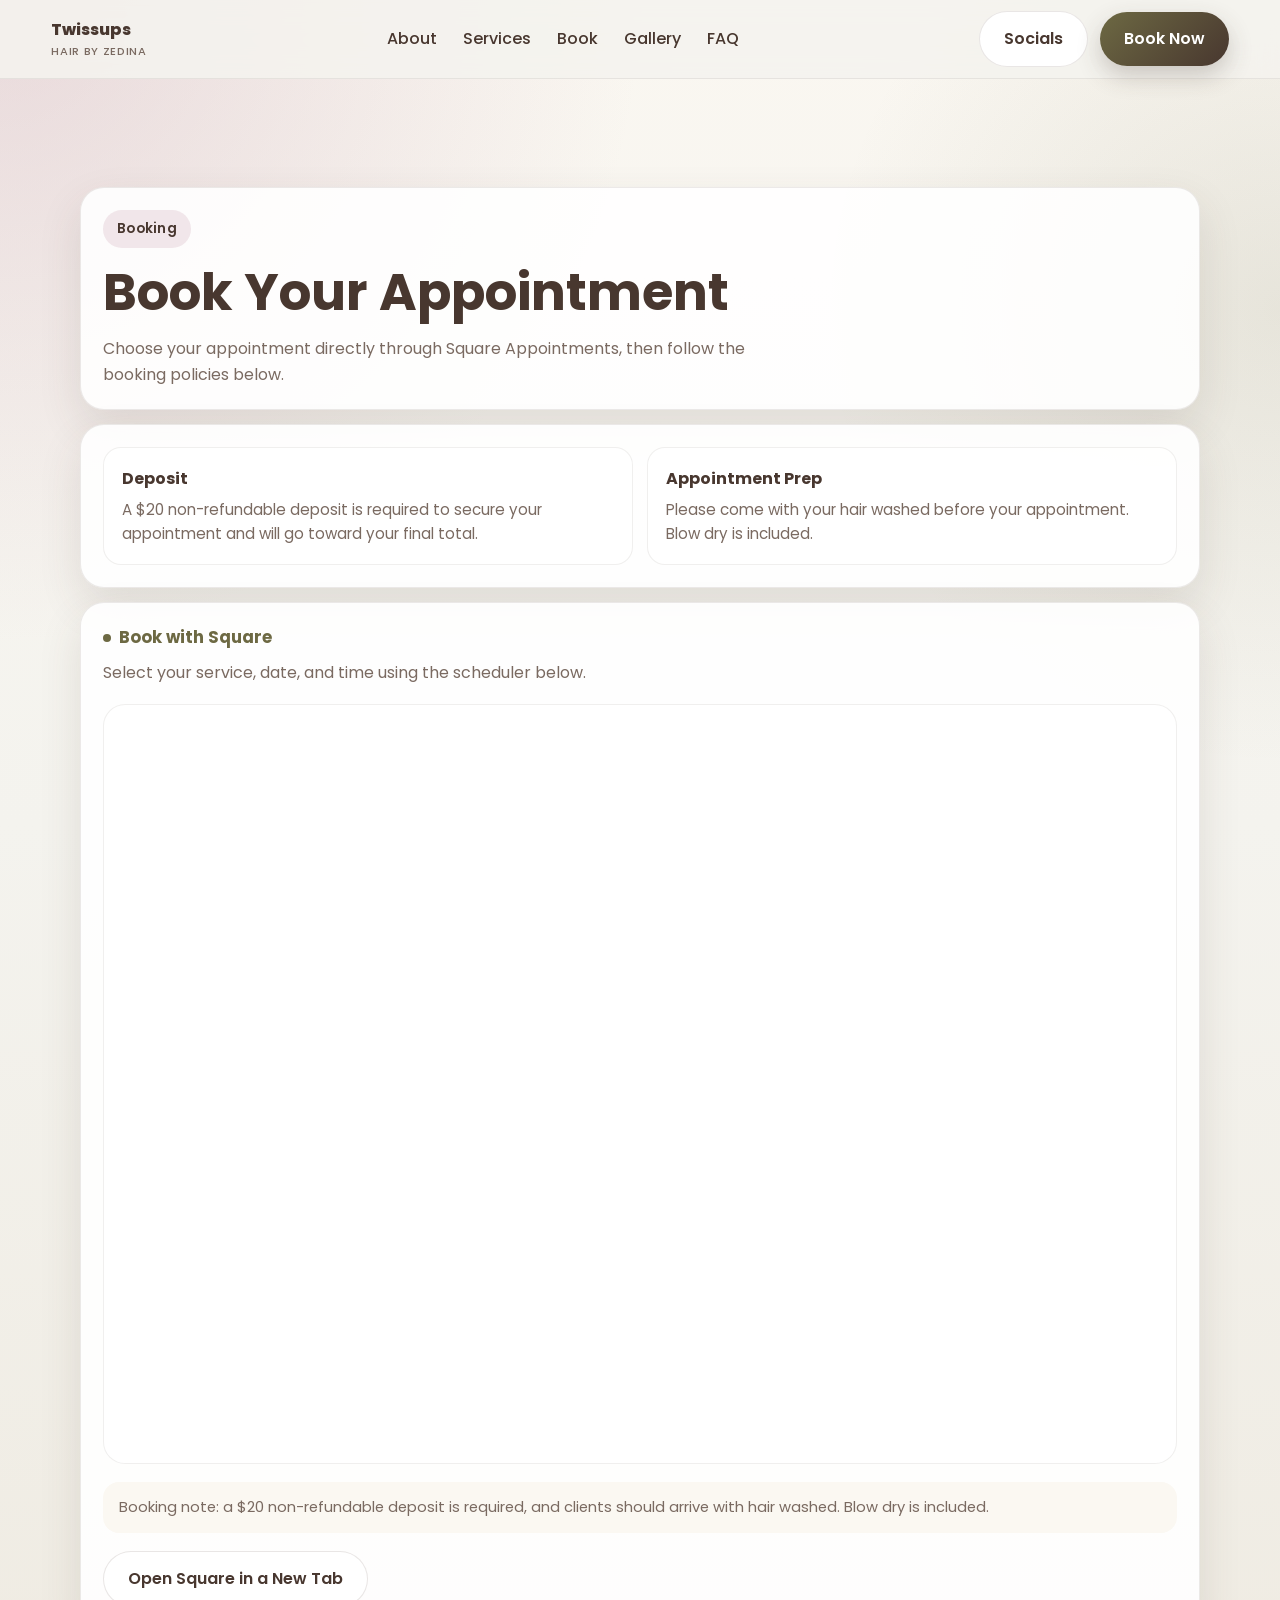
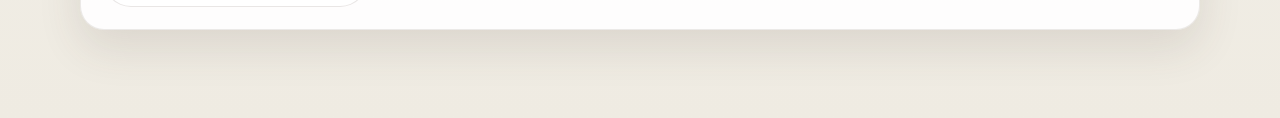
==== commit bf7ae94e: "changed some images and integrated square booking link" ====
--- a/booking.html
+++ b/booking.html
@@ -6,7 +6,7 @@
   <title>Book | Twissups</title>
   <meta
     name="description"
-    content="Book a Twissups appointment by selecting an available date, then choosing from open times set by Zedina."
+    content="Book a Twissups appointment directly through Square Appointments with booking policies and prep details included."
   />
   <link rel="preconnect" href="https://fonts.googleapis.com" />
   <link rel="preconnect" href="https://fonts.gstatic.com" crossorigin />
@@ -51,7 +51,7 @@
             <span class="eyebrow">Booking</span>
             <h1 class="section-title">Book Your Appointment</h1>
             <p class="mobile-hide">
-              Select an available date, pick a time, then complete your booking details.
+              Choose your appointment directly through Square Appointments, then follow the booking policies below.
             </p>
           </div>
 
@@ -66,113 +66,35 @@
             </div>
           </section>
 
-          <form id="bookingForm" novalidate>
-            <div class="booking-top-grid">
-              <section class="booking-panel">
-                <div class="field full">
-                  <h3 class="booking-step-title">1. Select a Date</h3>
-                  <div class="booking-calendar" id="bookingCalendar" aria-label="Booking date calendar">
-                    <div class="calendar-nav">
-                      <button type="button" class="calendar-btn" id="calendarPrev" aria-label="Previous month">&#8249;</button>
-                      <strong id="calendarMonthLabel">Month Year</strong>
-                      <button type="button" class="calendar-btn" id="calendarNext" aria-label="Next month">&#8250;</button>
-                    </div>
-
-                    <div class="calendar-weekdays" aria-hidden="true">
-                      <span>Sun</span>
-                      <span>Mon</span>
-                      <span>Tue</span>
-                      <span>Wed</span>
-                      <span>Thu</span>
-                      <span>Fri</span>
-                      <span>Sat</span>
-                    </div>
-
-                    <div class="calendar-days" id="calendarDays"></div>
-                  </div>
-
-                  <input type="hidden" id="date" name="date" />
-                </div>
-              </section>
-
-              <section class="booking-panel">
-                <div class="field full">
-                  <h3 class="booking-step-title">2. Choose an Available Time</h3>
-                  <div class="time-slot-grid" id="timeSlotGrid"></div>
-                  <input type="hidden" id="time" name="time" />
-                </div>
-
-                <div class="field full">
-                  <p class="availability-status" id="availabilityStatus" data-tone="neutral">
-                    Select a date to load available times.
-                  </p>
-                </div>
-              </section>
+          <section class="booking-panel booking-calendly-panel" aria-label="Square booking">
+            <div class="booking-calendly-intro">
+              <h2 class="booking-step-title">Book with Square</h2>
+              <p>Select your service, date, and time using the scheduler below.</p>
             </div>
 
-            <section class="booking-details booking-panel" id="bookingDetails" hidden>
-              <div class="field full">
-                <h3 class="booking-step-title">3. Add Your Details</h3>
-              </div>
+            <iframe
+              class="booking-calendly-widget"
+              src="https://app.squareup.com/appointments/book/wfka4a240vr8dq/LWBCK2V0XN3RR/start"
+              title="Square booking scheduler"
+              loading="lazy"
+              aria-label="Square booking scheduler"
+            ></iframe>
 
-              <div class="field">
-                <label for="selectedDateDisplay">Selected date</label>
-                <input
-                  type="text"
-                  id="selectedDateDisplay"
-                  placeholder="Pick a date from the calendar"
-                  readonly
-                />
-              </div>
+            <div class="booking-note">
+              Booking note: a $20 non-refundable deposit is required, and clients should arrive with hair washed. Blow dry is included.
+            </div>
 
-              <div class="field">
-                <label for="selectedTimeDisplay">Selected time</label>
-                <input
-                  type="text"
-                  id="selectedTimeDisplay"
-                  placeholder="Pick a time"
-                  readonly
-                />
-              </div>
-
-              <div class="field">
-                <label for="name">Full name</label>
-                <input type="text" id="name" name="name" placeholder="Your full name" required />
-              </div>
-
-              <div class="field">
-                <label for="phone">Phone number</label>
-                <input type="tel" id="phone" name="phone" placeholder="(555) 555-5555" required />
-              </div>
-
-              <div class="field full">
-                <label for="email">Email address</label>
-                <input type="email" id="email" name="email" placeholder="you@example.com" required />
-              </div>
-
-              <div class="field full">
-                <label for="notes">Hairstyle details and notes</label>
-                <textarea
-                  id="notes"
-                  name="notes"
-                  placeholder="Describe the hairstyle you want, length, braid size, preferred color, and any prep questions."
-                  required
-                ></textarea>
-              </div>
-
-              <div class="booking-note">
-                Booking note: a $20 non-refundable deposit is required, and clients should arrive with hair washed. Blow dry is included.
-              </div>
-
-              <div class="field full">
-                <button type="submit" class="btn btn-primary btn-full">Submit Booking Request</button>
-              </div>
-            </section>
-          </form>
-
-          <div class="form-success" id="formSuccess">
-            Your booking request has been recorded in this demo.
-          </div>
+            <div class="booking-calendly-actions">
+              <a
+                class="btn btn-secondary"
+                href="https://app.squareup.com/appointments/book/wfka4a240vr8dq/LWBCK2V0XN3RR/start"
+                target="_blank"
+                rel="noopener noreferrer"
+              >
+                Open Square in a New Tab
+              </a>
+            </div>
+          </section>
         </div>
       </div>
     </section>
--- a/styles.css
+++ b/styles.css
@@ -61,6 +61,17 @@
   padding: 88px 0;
 }
 
+.reveal-on-scroll {
+  opacity: 0;
+  transform: translateY(18px);
+  transition: opacity 0.55s ease, transform 0.55s ease;
+}
+
+.reveal-on-scroll.is-visible {
+  opacity: 1;
+  transform: translateY(0);
+}
+
 .eyebrow {
   display: inline-block;
   background: rgba(var(--accent-2-rgb), 0.24);
@@ -123,6 +134,14 @@
   transform: translateY(-2px);
 }
 
+.btn:focus-visible,
+.menu-btn:focus-visible,
+.social-link:focus-visible,
+.faq-question:focus-visible {
+  outline: 3px solid rgba(var(--accent-2-rgb), 0.42);
+  outline-offset: 2px;
+}
+
 .btn-full {
   width: 100%;
   padding: 15px 20px;
@@ -154,6 +173,13 @@
   color: var(--primary);
 }
 
+.brand-logo {
+  width: 44px;
+  height: 44px;
+  object-fit: contain;
+  display: block;
+}
+
 .brand-mark {
   width: 44px;
   height: 44px;
@@ -186,6 +212,14 @@
   font-weight: 500;
   color: var(--text);
   position: relative;
+}
+
+.nav-links a.active {
+  color: var(--primary-dark);
+}
+
+.nav-links a.active::after {
+  width: 100%;
 }
 
 .nav-links a::after {
@@ -885,6 +919,31 @@
   font-size: 0.95rem;
 }
 
+.booking-calendly-panel {
+  display: grid;
+  gap: 18px;
+}
+
+.booking-calendly-intro p {
+  color: var(--muted);
+}
+
+.booking-calendly-widget {
+  display: block;
+  width: 100%;
+  min-width: 320px;
+  height: 760px;
+  border: 1px solid rgba(var(--primary-rgb), 0.08);
+  border-radius: 22px;
+  overflow: hidden;
+  background: rgba(255, 255, 255, 0.92);
+}
+
+.booking-calendly-actions {
+  display: flex;
+  justify-content: flex-start;
+}
+
 .booking-top-grid {
   display: grid;
   grid-template-columns: 1.1fr 0.9fr;
@@ -1049,7 +1108,7 @@
 
 .g1 { background-image: url('imgs/img1.jpeg'); }
 .g2 { background-image: url('imgs/img2.jpeg'); }
-.g3 { background-image: url('imgs/img4.jpeg'); }
+.g3 { background-image: url('imgs/img10.png'); }
 .g4 { background-image: url('imgs/IMG_6585.jpeg'); }
 .g5 { background-image: url('imgs/img5.png'); }
 .g6 { background-image: url('imgs/img6.png'); }
@@ -1286,6 +1345,19 @@
   margin-bottom: 20px;
 }
 
+@media (prefers-reduced-motion: reduce) {
+  * {
+    scroll-behavior: auto !important;
+    transition-duration: 0.01ms !important;
+    animation-duration: 0.01ms !important;
+  }
+
+  .reveal-on-scroll {
+    opacity: 1;
+    transform: none;
+  }
+}
+
 /* responsive */
 @media (max-width: 1100px) {
   .hero-grid,
@@ -1314,6 +1386,11 @@
 
   .booking-policy-summary {
     grid-template-columns: 1fr;
+  }
+
+  .booking-calendly-widget {
+    min-width: 100%;
+    height: 700px;
   }
 }
 
@@ -1414,6 +1491,10 @@
     border-radius: 20px;
   }
 
+  .booking-calendly-widget {
+    height: 640px;
+  }
+
   .hero-card {
     padding: 14px;
   }
